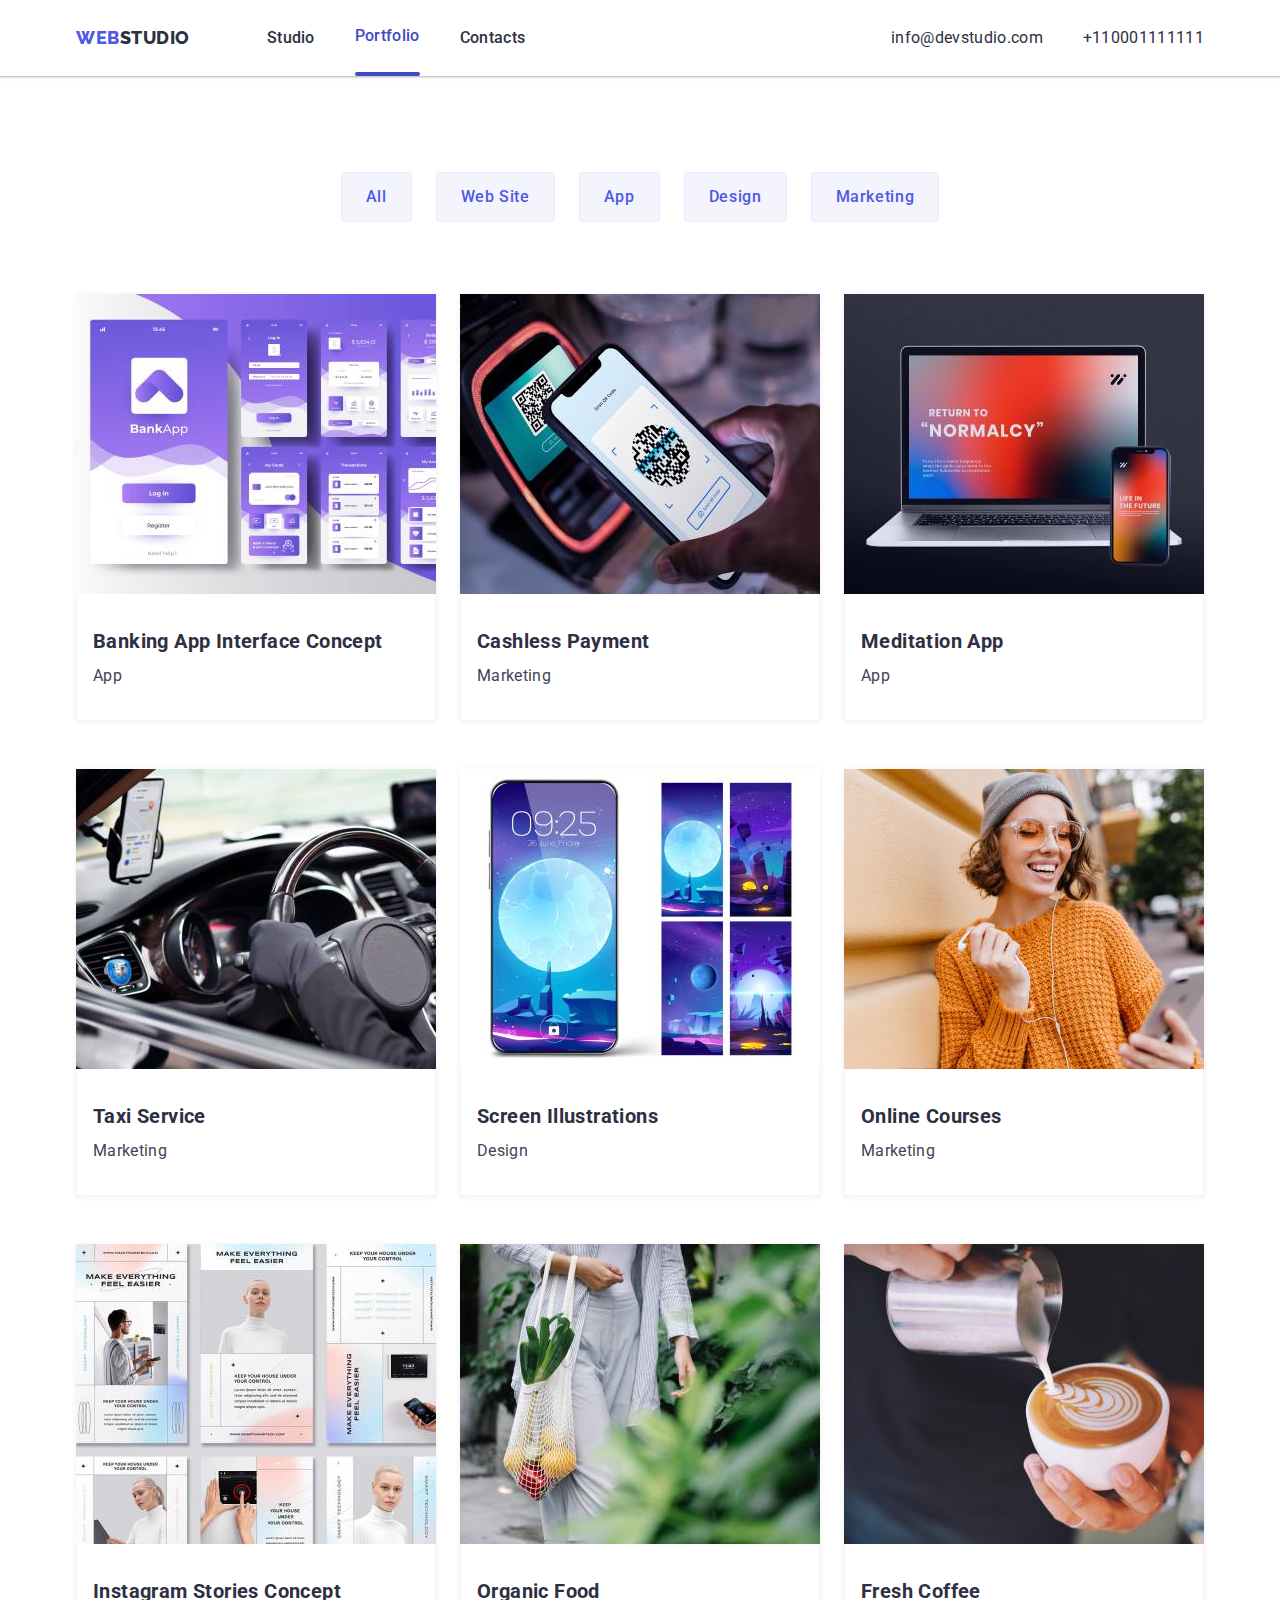
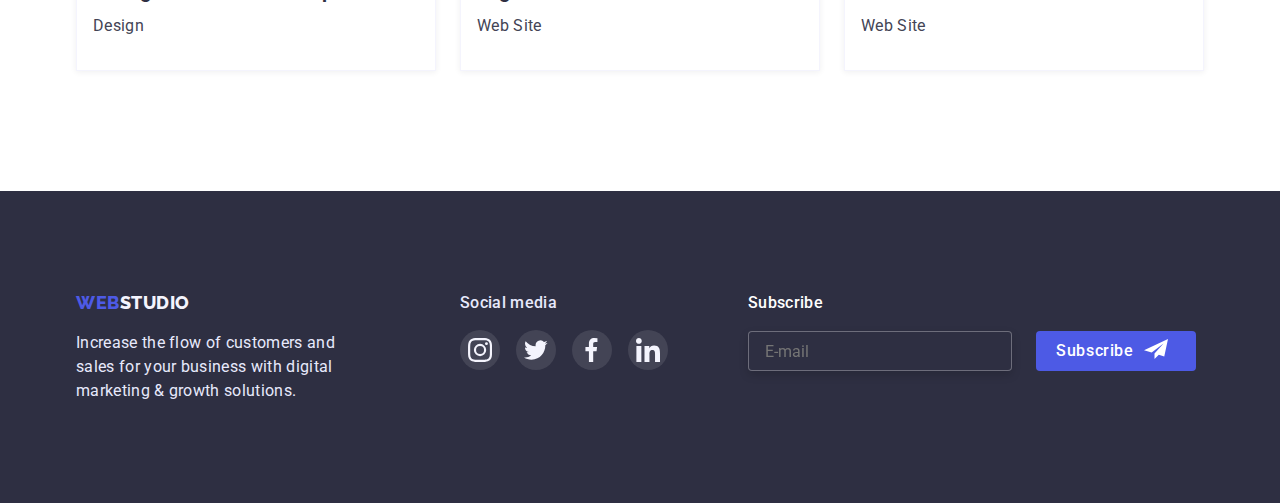
==== portfolio.html @ 84f8d0fe "start-commit" ====
<!DOCTYPE html>
<html lang="en">
<head>
    <meta charset="UTF-8">
    <meta http-equiv="X-UA-Compatible" content="IE=edge">
    <meta name="viewport" content="width=device-width, initial-scale=1.0">
    <title>webstudio</title>
    <link href="https://fonts.googleapis.com/css2?family=Raleway:wght@800&family=Roboto:wght@400;500;700;900&display=swap" rel="stylesheet">
    <link rel="stylesheet" href="https://cdnjs.cloudflare.com/ajax/libs/modern-normalize/1.1.0/modern-normalize.min.css">
    <link rel="stylesheet" href="./css/styles.css"> 
    
</head>
<body>
    <header>
        <div class="container">
            <div class="main-nav">
                <nav class="site-nav">
                    <a href="" class="header-logo"><span>WEB</span>STUDIO</a>
            
                    <ul class="site-nav">
                        <li class="item"><a class="nav-link" href="./index.html">Studio</a></li>
                        <li class="item"><a class="nav-link link-current" href="./portfolio.html">Portfolio</a></li>
                        <li class="item"><a class="nav-link" href="">Contacts</a></li>
                        
                    </ul>
                </nav>
            
                    <ul class="auth-nav" >
            
                        <li class="item"><a class="contacts" href="info@devstudio.com">info@devstudio.com</a></li>
                        <li class="item"><a class="contacts" href="tel:+110001111111">+110001111111</a></li>
                        
                    </ul>
    
            </div>
        </div>
      

    </header>

 <main>
    <section class="portfolio">
        <div class="container">
            <h1 class="visually-hidden">portfolio</h1>
        <ul class="filters-list">
            <li class="filters-item"><button class="btn-portfolio" type="button">All</button></li>
            <li class="filters-item"><button class="btn-portfolio" type="button">Web Site</button></li>
            <li class="filters-item"><button class="btn-portfolio" type="button">App</button></li>
            <li class="filters-item"><button class="btn-portfolio" type="button">Design</button></li>
            <li class="filters-item"><button class="btn-portfolio" type="button">Marketing</button></li>
            
        </ul>
   
        <ul class="project-cards">
            
            <li class="pro-card-item"> 
                <a href="" class="pro-card-link">

                    <div class="pro-thumb">
                        <img src="./images/procard1.jpg" alt="procard1" width="360" height="300">

                        <div class="pro-overlay">
                            <div class="pro-card-action">
                                <p class="pro-action-text">
                                    14 Stylish and User-Friendly App Design Concepts · Task Manager App · 
                                    Calorie Tracker App · Exotic Fruit Ecommerce App · Cloud Storage App
                                </p>
                            </div>
                        </div>
                        

                    </div>
                    
                   
                    <div class="pro-card-content">
                        <h3 class="our-mission-item">Banking App Interface Concept</h3>
                        <p class="pro-card-text">App</p>
                    </div>
                    
                         
                </a>
            </li>

            <li class="pro-card-item">
                <a href="" class="pro-card-link">
                    
                    <div class="pro-thumb">
                        <img src="./images/procard2.jpg" alt="procard2" width="360" height="300">

                        <div class="pro-overlay">
                            <div class="pro-card-action">
                                <p class="pro-action-text">
                                    14 Stylish and User-Friendly App Design Concepts · Task Manager App · 
                                    Calorie Tracker App · Exotic Fruit Ecommerce App · Cloud Storage App
                                </p>
                            </div>
                        </div>
                        

                    </div>
                    
                    <div class="pro-card-content">
                        <h3 class="our-mission-item">Cashless Payment</h3>
                        <p class="pro-card-text">Marketing</p>
                    </div>
                       
                    
                </a>
            </li>

            <li class="pro-card-item">
                <a href="" class="pro-card-link">

                    <div class="pro-thumb">
                        <img src="./images/procard3.jpg" alt="procard3" width="360" height="300">

                        <div class="pro-overlay">
                            <div class="pro-card-action">
                                <p class="pro-action-text">
                                    14 Stylish and User-Friendly App Design Concepts · Task Manager App · 
                                    Calorie Tracker App · Exotic Fruit Ecommerce App · Cloud Storage App
                                </p>
                            </div>
                        </div>
                        

                    </div>
                    
                    <div class="pro-card-content">
                        <h3 class="our-mission-item">Meditation App</h3>
                        <p class="pro-card-text">App</p>
                    </div>
                    
                          
                </a>
            </li>
        
            <li class="pro-card-item">
                <a href="" class="pro-card-link">
                    
                    <div class="pro-thumb">
                        <img src="./images/procard4.jpg" alt="procard4" width="360" height="300">

                        <div class="pro-overlay">
                            <div class="pro-card-action">
                                <p class="pro-action-text">
                                    14 Stylish and User-Friendly App Design Concepts · Task Manager App · 
                                    Calorie Tracker App · Exotic Fruit Ecommerce App · Cloud Storage App
                                </p>
                            </div>
                        </div>
                        

                    </div>

                    <div class="pro-card-content">
                        <h3 class="our-mission-item">Taxi Service</h3>
                        <p class="pro-card-text">Marketing</p>
                    </div>
                      
                    
                </a>
            </li>
    
            <li class="pro-card-item">
                <a href="" class="pro-card-link">

                    <div class="pro-thumb">
                        <img src="./images/procard5.jpg" alt="procard5" width="360" height="300">

                        <div class="pro-overlay">
                            <div class="pro-card-action">
                                <p class="pro-action-text">
                                    14 Stylish and User-Friendly App Design Concepts · Task Manager App · 
                                    Calorie Tracker App · Exotic Fruit Ecommerce App · Cloud Storage App
                                </p>
                            </div>
                        </div>
                        

                    </div>

                    <div class="pro-card-content">
                        <h3 class="our-mission-item">Screen Illustrations</h3>
                        <p class="pro-card-text">Design</p>
                    </div>
                      
                    
                </a>
            </li>
    
            <li class="pro-card-item">
                <a href="" class="pro-card-link">

                    <div class="pro-thumb">
                        <img src="./images/procard6.jpg" alt="procard6" width="360" height="300">

                        <div class="pro-overlay">
                            <div class="pro-card-action">
                                <p class="pro-action-text">
                                    14 Stylish and User-Friendly App Design Concepts · Task Manager App · 
                                    Calorie Tracker App · Exotic Fruit Ecommerce App · Cloud Storage App
                                </p>
                            </div>
                        </div>
                        

                    </div>

                    <div class="pro-card-content">
                        <h3 class="our-mission-item">Online Courses</h3>
                        <p class="pro-card-text">Marketing</p>
                    </div>
                       
                    
                </a>
            </li>
        
            <li class="pro-card-item">
                <a href="" class="pro-card-link">

                    <div class="pro-thumb">
                        <img src="./images/procard7.jpg" alt="procard7" width="360" height="300">

                        <div class="pro-overlay">
                            <div class="pro-card-action">
                                <p class="pro-action-text">
                                    14 Stylish and User-Friendly App Design Concepts · Task Manager App · 
                                    Calorie Tracker App · Exotic Fruit Ecommerce App · Cloud Storage App
                                </p>
                            </div>
                        </div>
                        

                    </div>

                    <div class="pro-card-content">
                        <h3 class="our-mission-item">Instagram Stories Concept</h3>
                        <p class="pro-card-text">Design</p>
                    </div>
                       
                </a>
            </li>
    
            <li class="pro-card-item">
                <a href="" class="pro-card-link">

                    <div class="pro-thumb">
                        <img src="./images/procard8.jpg" alt="procard8" width="360" height="300">

                        <div class="pro-overlay">
                            <div class="pro-card-action">
                                <p class="pro-action-text">
                                    14 Stylish and User-Friendly App Design Concepts · Task Manager App · 
                                    Calorie Tracker App · Exotic Fruit Ecommerce App · Cloud Storage App
                                </p>
                            </div>
                        </div>
                        

                    </div>

                    <div class="pro-card-content">
                        <h3 class="our-mission-item">Organic Food</h3>
                        <p class="pro-card-text">Web Site</p>
                    </div>
                      
                </a>
            </li>
    
            <li class="pro-card-item">
                <a href="" class="pro-card-link">

                    <div class="pro-thumb">
                        <img src="./images/procard9.jpg" alt="procard9" width="360" height="300">

                        <div class="pro-overlay">
                            <div class="pro-card-action">
                                <p class="pro-action-text">
                                    14 Stylish and User-Friendly App Design Concepts · Task Manager App · 
                                    Calorie Tracker App · Exotic Fruit Ecommerce App · Cloud Storage App
                                </p>
                            </div>
                        </div>
                        

                    </div>

                    <div class="pro-card-content">
                        <h3 class="our-mission-item">Fresh Coffee</h3>
                        <p class="pro-card-text">Web Site</p>
                    </div>
                    
                </a>
            </li>
        </ul>
        </div>

    </section>
 </main>

 <footer>
    <div class="container">
        <div class="footer-media">
            <div class="footer-content">
                <a class="footer-logo" href=""><span>WEB</span>STUDIO</a>
                <p class="footer-text">Increase the flow of customers and sales for your business with digital marketing & growth solutions.</p>
            </div>
            <div class="social">
                <b class="footer-social-text">Social media</b>
                
                <ul class="footer-link-set">
    
                    <li class="footer-link-actions">
                        <a href="" class="footer-link-list">
                            <svg class="footer-link-item">
                                <use href="./images/symbol-defs.svg#icon-instagram"></use>
                            </svg>
                        </a>
                    </li>
                    <li class="footer-link-actions">
                        <a href="" class="footer-link-list">
                            <svg class="footer-link-item">
                                <use href="./images/symbol-defs.svg#icon-twitter"></use>
                            </svg>
                        </a>
                    </li>
                    <li class="footer-link-actions">
                        <a href="" class="footer-link-list">
                            <svg class="footer-link-item">
                                <use href="./images/symbol-defs.svg#icon-facebook"></use>
                            </svg>
                        </a>
                    </li>
                    <li class="footer-link-actions">
                        <a href="" class="footer-link-list">
                            <svg class="footer-link-item">
                                <use href="./images/symbol-defs.svg#icon-linkedin"></use>
                            </svg>
                        </a>
                    </li>
                </ul>
            </div>

            <form class="footer-form">
                    
                <b class="footer-form-text">Subscribe</b>
                <div class="footer-form-field">
                    
                    <input class="subscribe-field" type="email" name="mail" id="mail" placeholder="E-mail" />
                    <button type="submit" class="button-subscribe">
                        Subscribe
                        <svg  class="icon-send">
                            <use href="./images/symbol-defs.svg#icon-send" width="24px" height="24px"></use>
                        </svg>
                    </button>
                    
                </div>
                
            </form>
        </div>
       
        
    </div>
    
</footer>
  
    
</body>
</html>
---- css/styles.css ----
:root{
    --primary-text-color: #434455;
    --navy-blue: #2E2F42;
    --primary-brand: #4D5AE5;
    --color-white: #ffffff;
    --accent-cornflower: #E7E9FC;
    --light-cloud: #F4F4FD;
}


.container{
    width: 1158px;
    padding-left: 15px;
    padding-right: 15px;
    margin-left: auto;
    margin-right: auto;

    
}
header{
    box-shadow: 0px 2px 1px rgba(46, 47, 66, 0.08), 0px 1px 1px rgba(46, 47, 66, 0.16), 0px 1px 6px rgba(46, 47, 66, 0.08);
}


body{
    font-family: Roboto,sans-serif;
    letter-spacing: 0.02em;
    background-color: var(--color-white);
    

}
ul,
p,
h1,
h2,

h4,
h5,
h6{
    list-style: none;
    padding: 0;
    margin: 0;
}
h3{

    font-weight: 500;
    font-size: 20px;
    line-height: 1.2;
    letter-spacing: 0.02em;

    color: var(--navy-blue);
    padding: 0;
    margin: 0;
}
span{
    color: var(--primary-brand);
}
p{
    color: var(--primary-text-color);
    
    font-weight: 400;
    font-size: 16px;
    line-height: 1.5;
    letter-spacing: 0.02em;
}
img{
    display: block;
    max-width: 100%;
}






button{
    font-family: inherit;
    cursor: pointer;
   
    
}


                                               /* header */

.site-nav{
    display: flex;
    align-items: center;

}
.main-nav{
    display: flex;
    align-items: center;

    
}
.site-nav .item{
    margin-right: 40px;
    
}
.site-nav .item:last-child{
    margin-right: 0;
}

.nav-link{
        font-weight: 500;
        font-size: 16px;
        line-height: 1.5;
        letter-spacing: 0.02em;
        text-decoration: none;
        color: var(--navy-blue);

        padding-top: 24px;
        padding-bottom: 24px;
        display: block;

        transition-property: color;
        transition-duration: 250ms;
        transition-timing-function: cubic-bezier(0.4, 0, 0.2, 1);
}




.nav-link:hover, .nav-link:focus{
    color: var(--primary-brand);
   
}
.auth-nav{
    display: flex;
    margin-left: auto;
    
}

.auth-nav .item{
    margin-right: 40px;
}
.auth-nav .item:last-child{
    margin-right: 0;
}

.header-logo{
    font-family: Raleway,sans-serif ;
    font-size: 18px;
    line-height: 1.33;
    text-decoration: none;
    color: var(--navy-blue);
    letter-spacing: 0.03em;
    font-weight: 800;

    margin-right: 77px;
   
}
 /*=============================== header-end====================== */
 /* -----------------------header-contacts------------------------- */
 .contacts{
    
    font-weight: 400;
    font-size: 16px;
    line-height: 1.5;
    letter-spacing: 0.02em;

    text-decoration: none;
    color: var(--navy-blue);
    padding-top: 24px;
    padding-bottom: 24px;

    transition-property: color;
    transition-duration: 250ms;
    transition-timing-function: cubic-bezier(0.4, 0, 0.2, 1);
}

.contacts:hover, .contacts:focus{
    color: var(--primary-brand);
}
/* -----------------------header-contacts------------------------- */
   
/* ==================================section-hero-start================== */

.hero{
   
    max-width: 1440px;
    
    margin-right: auto;
    margin-left: auto;
    background-image:linear-gradient(to right, rgba(47, 48, 57, 0.8),
    rgba(47, 48, 57, 0.8) ), url(../images/bg-hero.jpg);
   
    
    
    background-repeat: no-repeat;
    background-position: center;
    background-size: cover;

    text-align: center;

    padding-top: 192px;
    padding-bottom: 192px;
    
}
.hero-tittle{
    font-weight: 700;
    font-size: 56px;
    line-height: 1.07;

    text-align: center;
    letter-spacing: 0.02em;

    color: var(--light-cloud);
    margin-bottom: 48px;
    
}
.button-hero{

    font-weight: 500;
    font-size: 16px;
    line-height: 1.18;
    letter-spacing: 0.04em;
    background-color: var(--primary-brand);
    color: var(--light-cloud);
    box-shadow: 0px 4px 4px rgba(0, 0, 0, 0.15);

    border-radius: 4px;
    padding: 16px 32px;
    display: inline-block;

    min-width: 170px;

    text-align: center;
    border: 0;
    
    transition-property: background-color;
    transition-duration: 250ms;
    transition-timing-function: cubic-bezier(0.4, 0, 0.2, 1);
}
.button-hero:hover, .button-hero:focus{
    color: var(--light-cloud);
    background-color: #404BBF;
}

/* =====================================section-hero-end================================ */

/* ----------------------section-our-mission-start------------------------- */
.feauters-list{
    display: flex;
      
}
.list-item{
    
    margin-right: 24px;
    flex-basis: calc(100% / 4 );
}

.list-item:last-child{
    margin-right: 0;
}

.our-mission{
    padding-top: 120px;
    padding-bottom: 120px;
}

.our-mission-tittle{
   

    font-weight: 700;
    font-size: 20px;
    line-height: 1.5;
    letter-spacing: 0.02em;

    margin-bottom: 8px;
}
.our-mission-item{
    font-weight: 700;
    font-size: 20px;
    line-height: 1.5;
    letter-spacing: 0.02em;

   
}
.list-image{
    
    height: 112px;
    display: flex;
    justify-content: center;
    align-items: center;

    background-color: #F4F4FD;
    border-radius: 4px;
}
.list-image-svg{
    width: 60px;
    height: 64px;
    
}

/* ----------------------section-our-mission-end------------------------- */


/* ----------------------section-what-we-do-start------------------------- */
.what-we-do{
    padding-bottom: 120px;
}

.what-wedo{
    font-weight: 700;
    font-size: 36px;
    line-height: 1.11;
    letter-spacing: 0.02em;

    color: var(--navy-blue);

    margin-bottom: 72px;
    text-align: center;
    padding-bottom: 0;
    padding-top: 0;
}
.what-wedo-list{
    display: flex;
    
}
.what-wedo-item{
    margin-right: 24px;
    
}
.what-wedo-item:last-child{
    margin-right: 0;
}
/* ----------------------section-what-we-do-end------------------------- */

/* ----------------------section-our-team-start------------------------- */

.our-team{
    background-color: var(--light-cloud);

    padding-top: 120px;
    padding-bottom: 120px;
}
.our-team-tittle{
    font-weight: 700;
    font-size: 36px;
    line-height: 1.11;
    letter-spacing: 0.02em;

    margin-bottom: 72px;
   
    text-align: center;

    
}
.our-team-list{
    display: flex;
}
.our-team-item{
    background-color: var(--color-white);

    margin-right: 24px;
    
    border-radius: 0px 0px 4px 4px;

    flex-direction: column;

    box-shadow: 0px 1px 6px rgba(46, 47, 66, 0.08), 0px 1px 1px rgba(46, 47, 66, 0.16), 0px 2px 1px rgba(46, 47, 66, 0.08);
    border-radius: 0px 0px 4px 4px;
    
}
.team-content{
    padding-top: 32px;
    padding-bottom: 32px;
    padding-right: 16px;
    padding-left: 16px;
    text-align: center;
}
.card-name{
    margin-bottom: 8px;
}
.card-text{
    
    padding-bottom: 0;
    margin-bottom: 12px;
}
.team-link-set{
    display: flex;
    justify-content: center;

    
    margin: 0
}
.team-link-actions{
    margin-right: 24px;
}
.team-link-actions:last-child{
    margin-right: 0;
}
.team-link-list{
    width: 40px;
    height: 40px;

    display: block;
    background-color: var(--primary-brand);
    border-radius: 50%;
    
    padding-top: 12px;
    padding-bottom: 12px;
    padding-left: 12px;
    padding-right: 12px;

    transition-property: background-color;
    transition-duration: 250ms;
    transition-timing-function: cubic-bezier(0.4, 0, 0.2, 1);
    
}
.team-link-list:hover{
    background-color: #404BBF;
}
.team-link-list:focus{
    background-color: #404BBF;
}
.team-link-item{
    width: 16px;
    height: 16px;
    
}
/* ----------------------section-our-team-end------------------------- */

/* ----------------------section-customers-start------------------------- */

.customers{
    padding-top: 120px;
    padding-bottom: 120px;
}
.actions-customers{
    display: flex; 
}
.customers-item{
    margin-right: 24px;
}
.customers-item:last-child{
    margin-right: 0;
}
.customers-link{
    display: flex;
    justify-content: center;
    align-items: center;
    width: 168px;
    height: 88px;
    padding: 0;
    
    border: 1px solid #8E8F99;
    border-radius: 4px;

    background-color: #fff;
    fill: #8E8F99;

    transition-property: fill, border-color #404BBF;
    transition-duration: 250ms;
    transition-timing-function: cubic-bezier(0.4, 0, 0.2, 1);
    
}
.customers-link:hover{
    border-color: #404BBF;
    fill: #404BBF;

}
.customers-link:focus{
    border: 1px solid #404BBF;
    fill: #404BBF;

}
.customers-icon{
    width: 104px;
    height: 56px; 
}

.custom{
    font-weight: 700;
    font-size: 36px;
    line-height: 1.11;
    letter-spacing: 0.02em;
    margin-bottom: 72px;
    text-align: center; 
}
/* ----------------------section-customers-end------------------------- */
.portfolio{
    padding-top: 96px;
    padding-bottom: 120px;
}

/* ----------------------section-filters-start------------------------- */
.filters-list{
    display: flex;
    justify-content: center;
    align-items: center;

    /* padding: 8px 16px; */
    margin-bottom: 72px;

   
}
.filters-item{
    margin-right: 24px;
   
   
}
.filters-item:last-child{
    margin-right: 0;
}
/* ----------------------section-filters-end------------------------- */

/* -----------------------btn-portfolio-start------------------------- */

.btn-portfolio{
    
    
    font-weight: 500;
    font-size: 16px;
    line-height: 1.5;
    letter-spacing: 0.04em;
    background-color: var(--light-cloud);
    color: var(--primary-brand);

    display: flex;
    flex-direction: row;
    justify-content: center;
    align-items: center;
    padding: 12px 24px;
    border: 1px solid #E7E9FC;
    border-radius: 4px;

    transition: background-color 250ms cubic-bezier(0.4, 0, 0.2, 1),
    box-shadow 250ms cubic-bezier(0.4, 0, 0.2, 1), color 250ms cubic-bezier(0.4, 0, 0.2, 1), border-color 250ms cubic-bezier(0.4, 0, 0.2, 1);

}
.btn-portfolio:hover, .btn-portfolio:focus{
    color: var(--light-cloud);
    background-color: var(--primary-brand);
    box-shadow: 0px 3px 1px rgba(0, 0, 0, 0.1), 0px 2px 1px rgba(0, 0, 0, 0.08), 0px 2px 2px rgba(0, 0, 0, 0.12);
    border-color: transparent;
}
/* -----------------------btn-portfolio-end------------------------- */

/* -----------------------project-cards-start------------------------- */
.project-cards{
   
    display: flex;
    flex-wrap: wrap;
    gap: 48px 24px;
}

.project-cards a{
    text-decoration: none;
    color: var(--navy-blue);
}
.pro-card-item{
    
    flex-basis: calc((100% - 48px ) / 3);
}
.pro-card-content{
    padding-top: 32px;
    padding-bottom: 32px;
    padding-left: 16px;

    border-bottom: 0.5px solid #F4F4FD;
    border-right: 0.5px solid #F4F4FD;
    border-left: 0.5px solid #F4F4FD;
    
}
.pro-card-link{
    display: block;
    box-shadow: 0px 1px 6px rgba(46, 47, 66, 0.08);

    transition-property: box-shadow;
    transition-duration: 250ms;
    transition-timing-function: cubic-bezier(0.4, 0, 0.2, 1);

}
.pro-card-link:hover{
    box-shadow: 0px 1px 6px rgba(46, 47, 66, 0.08), 0px 1px 1px rgba(46, 47, 66, 0.16), 0px 2px 1px rgba(46, 47, 66, 0.08);

}
.pro-card-link:focus{
    box-shadow: 0px 1px 6px rgba(46, 47, 66, 0.08), 0px 1px 1px rgba(46, 47, 66, 0.16), 0px 2px 1px rgba(46, 47, 66, 0.08);
}

.pro-thumb{
    position: relative;
    overflow: hidden; 
}
.pro-thumb:hover .pro-action-text{
    opacity: 1;
}
.pro-thumb:hover::before{
    opacity: 1;
}
.pro-overlay{
    position: absolute;
    top: 0;
    left: 0;

    width: 100%;
    height: 100%;
    background-color: #4D5AE5;

    transform: translateY(100%);
    transition: transform 250ms cubic-bezier(0.4, 0, 0.2, 1);
    
}
.pro-card-item:hover .pro-overlay{
    transform: translateY(0%);
    box-shadow: 0px 1px 6px rgba(46, 47, 66, 0.08), 0px 1px 1px rgba(46, 47, 66, 0.16), 0px 2px 1px rgba(46, 47, 66, 0.08);
}
.pro-card-link:focus .pro-overlay{
    transform: translateY(0%);
    box-shadow: 0px 1px 6px rgba(46, 47, 66, 0.08), 0px 1px 1px rgba(46, 47, 66, 0.16), 0px 2px 1px rgba(46, 47, 66, 0.08);
}
.pro-action-text{
    position: absolute;
    bottom: 164px;
    left: 32px;
    
    font-weight: 400;
    font-size: 16px;
    line-height: 1.5;
    letter-spacing: 0.02em;

    width: 296px;
    height: 96px;
    color: var(--light-cloud);
}

.pro-card-text{
    margin-top: 8px;
}
/* -----------------------project-cards-end------------------------- */


/* -----------------------link-current------------------------- */
.link-current{
    color: #404BBF;
}
.link-current::after{
        position: relative;
        content: "";
        display: block;
        bottom: -24px;
        left: 0;
        height: 4px;
        border-radius: 2px;
        background-color: #404BBF;
}
  /* -----------------------link-current------------------------- */  

.visually-hidden{
    
    
    position: absolute;
    white-space: nowrap;
    width: 1px;
    height: 1px;
    overflow: hidden;
    border: 0;
    padding: 0;
    clip: rect(0 0 0 0);
    clip-path: inset(50%);
    margin: -1px;
}
/* -----------------------footer------------------------- */ 

footer{
    background-color: var(--navy-blue);

    padding-top: 100px;
    display: flex;
    
    padding-bottom: 100px;

}
.footer-media{
    display: flex;
}
/* -----------------------footer------------------------- */ 

/* -----------------------footer-content-start------------------------ */ 
.footer-logo{
    font-family: Raleway,sans-serif ;
    font-size: 18px;
    line-height: 1.33;
    text-decoration: none;
    color: var(--light-cloud);
    letter-spacing: 0.03em;
    font-weight: 800;

    display: block;
    margin-bottom: 16px;
}

.footer-text{
    color: var(--accent-cornflower);
    display: block;
    width: 264px;
}
/* -----------------------footer-content-end------------------------- */ 

/* -----------------------footer-social-start------------------------ */

.social{
    margin-left: 120px;
}
.footer-social-text{
    color: var(--accent-cornflower);
    font-weight: 500;
    font-size: 16px;
    line-height: 1.5;
}

.footer-link-set{
   
    display: flex;
    flex-direction: row;
    align-items: flex-start;
    padding: 0px;
    gap: 16px;
    margin-top: 15px;
    
}

.footer-link-list{
    width: 40px;
    height: 40px;

    display: block;
    background-color: rgba(255, 255, 255, 0.1);
    border-radius: 50%;
    
    padding-top: 8px;
    padding-bottom: 8px;
    padding-left: 8px;
    padding-right: 8px;

    transition-property: background-color;
    transition-duration: 250ms;
    transition-timing-function: cubic-bezier(0.4, 0, 0.2, 1);
}
.footer-link-list:hover{
    background-color: #31D0AA;
}
.footer-link-list:focus{
    background-color: #31D0AA;
}
.footer-link-item{
    width: 24px;
    height: 24px;
}
/* -----------------------footer-social-end------------------------ */

/* -----------------------footer-form-start------------------------ */
.footer-form{
    margin-left: 80px;
    position: relative;
    
}
.footer-form-field{
    
    margin-top: 16px;
    display: flex;

}
.footer-form-text{
    font-weight: 500;
    font-size: 16px;
    line-height: 1.5;
    letter-spacing: 0.02em;
    color: #FFFFFF;
}
.subscribe-field{
    width: 264px;
    background-color: #2E2F42;
    border: 1px solid rgba(255, 255, 255, 0.3);
    filter: drop-shadow(0px 4px 4px rgba(0, 0, 0, 0.15));
    border-radius: 4px;
    color: white;
    padding-left: 16px;
}
.button-subscribe{
    display: flex;
    align-items: center;
    padding-left: 20px;
    width: 160px;
    margin-left: 24px;
    font-weight: 500;
    font-size: 16px;
    line-height: 1.5;
    letter-spacing: 0.04em;
    color: #FFFFFF;

    background-color: #4D5AE5;
    border-radius: 4px;
    border: none;

    transition-property: background-color;
    transition-duration: 250ms;
    transition-timing-function: cubic-bezier(0.4, 0, 0.2, 1);

}
.button-subscribe:hover, .button-subscribe:focus{
    color: var(--light-cloud);
    background-color: #404BBF;
}
.icon-send{
    margin-left: 10px;
    width: 24px;
    height: 24px;
}
/* -----------------------footer-form-end------------------------ */



/* -----------------------backdrop------------------------ */
.backdrop{
    position: fixed;
    top: 0;
    left: 0;
    width: 100%;
    height: 100%;
    background-color: rgba(46, 47, 66, 0.4);
    opacity: 1;
    transition: opacity 250ms cubic-bezier(0.4, 0, 0.2, 1);
}
.backdrop.is-hidden{
    opacity: 0;
    pointer-events: none;
    visibility: hidden;
}

.backdrop.is-hidden .modal{
    transform: translate(-50%, -50%) scale(1.1);
}
.modal{
    position: absolute;
    top: 50%;
    left: 50%;
    transform: translate(-50%, -50%) scale(1);

    width: 408px;
    height: 584px;

    background-color: #FCFCFC;

    transition: transform 250ms cubic-bezier(0.4, 0, 0.2, 1), visibility 250ms cubic-bezier(0.4, 0, 0.2, 1);

    padding-left: 24px;
    padding-right: 24px;
    padding-top: 72px;
    padding-bottom: 24px;
}

.button-modal{
    width: 24px;
    height: 24px;
    
    bottom: 528px;
    left:360px;
   
    background-color: #E7E9FC;
    border: 1px solid rgba(0, 0, 0, 0.1);
    border-radius: 50%;

    position: absolute;

}
.button-modal:hover{
    background-color: rgba(77, 90, 229, 1);
    fill: rgba(255, 255, 255, 1);
}
.button-modal:focus{
    background-color: rgba(77, 90, 229, 1);
    fill: rgba(255, 255, 255, 1);
}
.button-modal:active{
    background-color: rgba(77, 90, 229, 1); 
}

.icon-button-modal:active{
    
    fill: rgba(255, 255, 255, 1);
}
textarea{
    resize: none;
}
.form-field{
    display: flex;
    flex-direction: column;
    position: relative;
    margin-bottom: 8px;
    
}
input{
    height: 40px; 
}

.form-field input{
    margin: 0;
    padding: 11px 11px;
    border: 1px solid rgba(33, 33, 33, 0.2);
    border-radius: 4px;
    padding-left: 38px;
    outline: none;
}
.form-field:focus-within .icon-modal{
    fill: #4D5AE5;
}
.form-field:focus-within input{
    border-color: rgba(77, 90, 229, 1);
}
.form-field label{
    margin-bottom: 4px;
}
.modal-first-text{
    display: block;
    margin-left: auto;
    margin-right: auto;

    font-family: 'Roboto';
    font-style: normal;
    font-weight: 500;
    font-size: 16px;
    line-height: 1.5;

    text-align: center;
    letter-spacing: 0.02em;
    color: #2E2F42;
    margin-bottom: 14px;
}
label{
    font-family: 'Roboto';
    font-style: normal;
    font-weight: 400;
    font-size: 12px;
    line-height: 1.33;

    letter-spacing: 0.04em;
    color: #8E8F99;
        
}

textarea{
    width: 360px;
    height: 120px;

    border: 1px solid rgba(33, 33, 33, 0.2);
    border-radius: 4px;

    font-weight: 400;
    font-size: 12px;
    line-height: 1.33;
    letter-spacing: 0.04em;
    color: rgba(117, 117, 117, 0.5);
    padding-left: 16px;
    padding-top: 8px;
    outline: none;
    
    color:  #2E2F42;
}
textarea:focus{
    border-color: rgba(77, 90, 229, 1);
}

.button-submit{
    width: 169px;
    height: 56px;
    background-color:  #4D5AE5;
    color: #F4F4FD;

    display: block;
    text-align: center;
    margin-left: auto;
    margin-right: auto;
    padding-bottom: 24px;
   
    font-weight: 500;
    font-size: 16px;
    line-height: 1.5;
    letter-spacing: 0.04em;
    padding: 16px 32px;
    
    border-radius: 4px;
    box-shadow: 0px 4px 4px rgba(0, 0, 0, 0.15);
    border: 0;

    transition-property: background-color;
    transition-duration: 250ms;
    transition-timing-function: cubic-bezier(0.4, 0, 0.2, 1);
}

.button-submit:hover, .button-submit:focus{
    color: var(--light-cloud);
    background-color: #404BBF;
}

.icon-modal{
    position: absolute;
    
    top: 64%;
    left: 16px;

    transform: translateY(-50%);
    padding: 0;
    margin: 0;
    width: 18px;
    height: 18px;
    
}
.modal-form-checkbox-wrap{
    display: flex;
    align-items: center;
    gap: 6px;

    margin-bottom: 24px;
    margin-top: 16px;
    
}
.modal-form-checkbox-label{
    display: flex;
    align-items: center;
    gap: 8px;
}
.modal-form-checkbox:checked + .modal-form-checkbox-label .checkbox-icon{
    opacity: 1;
}
.checkbox-icon-wrap{
    position: relative;
    width: 16px;
    height: 16px;

    display: inline-block;
    border: 1.25px solid #2E2F42;
    border-radius: 2px;

}
.checkbox-icon{
    position: absolute;
    top: 50%;
    left: 50%;
    transform: translate(-50%, -50%);
    cursor: pointer;
    opacity: 0;
    
}
.privacy-text{
    font-size: 12px;
    line-height: 1.33;
    letter-spacing: 0.04em;
    color: #757575;
}
.privacy-link{
    color: #4D5AE5;
    margin-left: 4px;
}
/* -----------------------backdrop------------------------ */
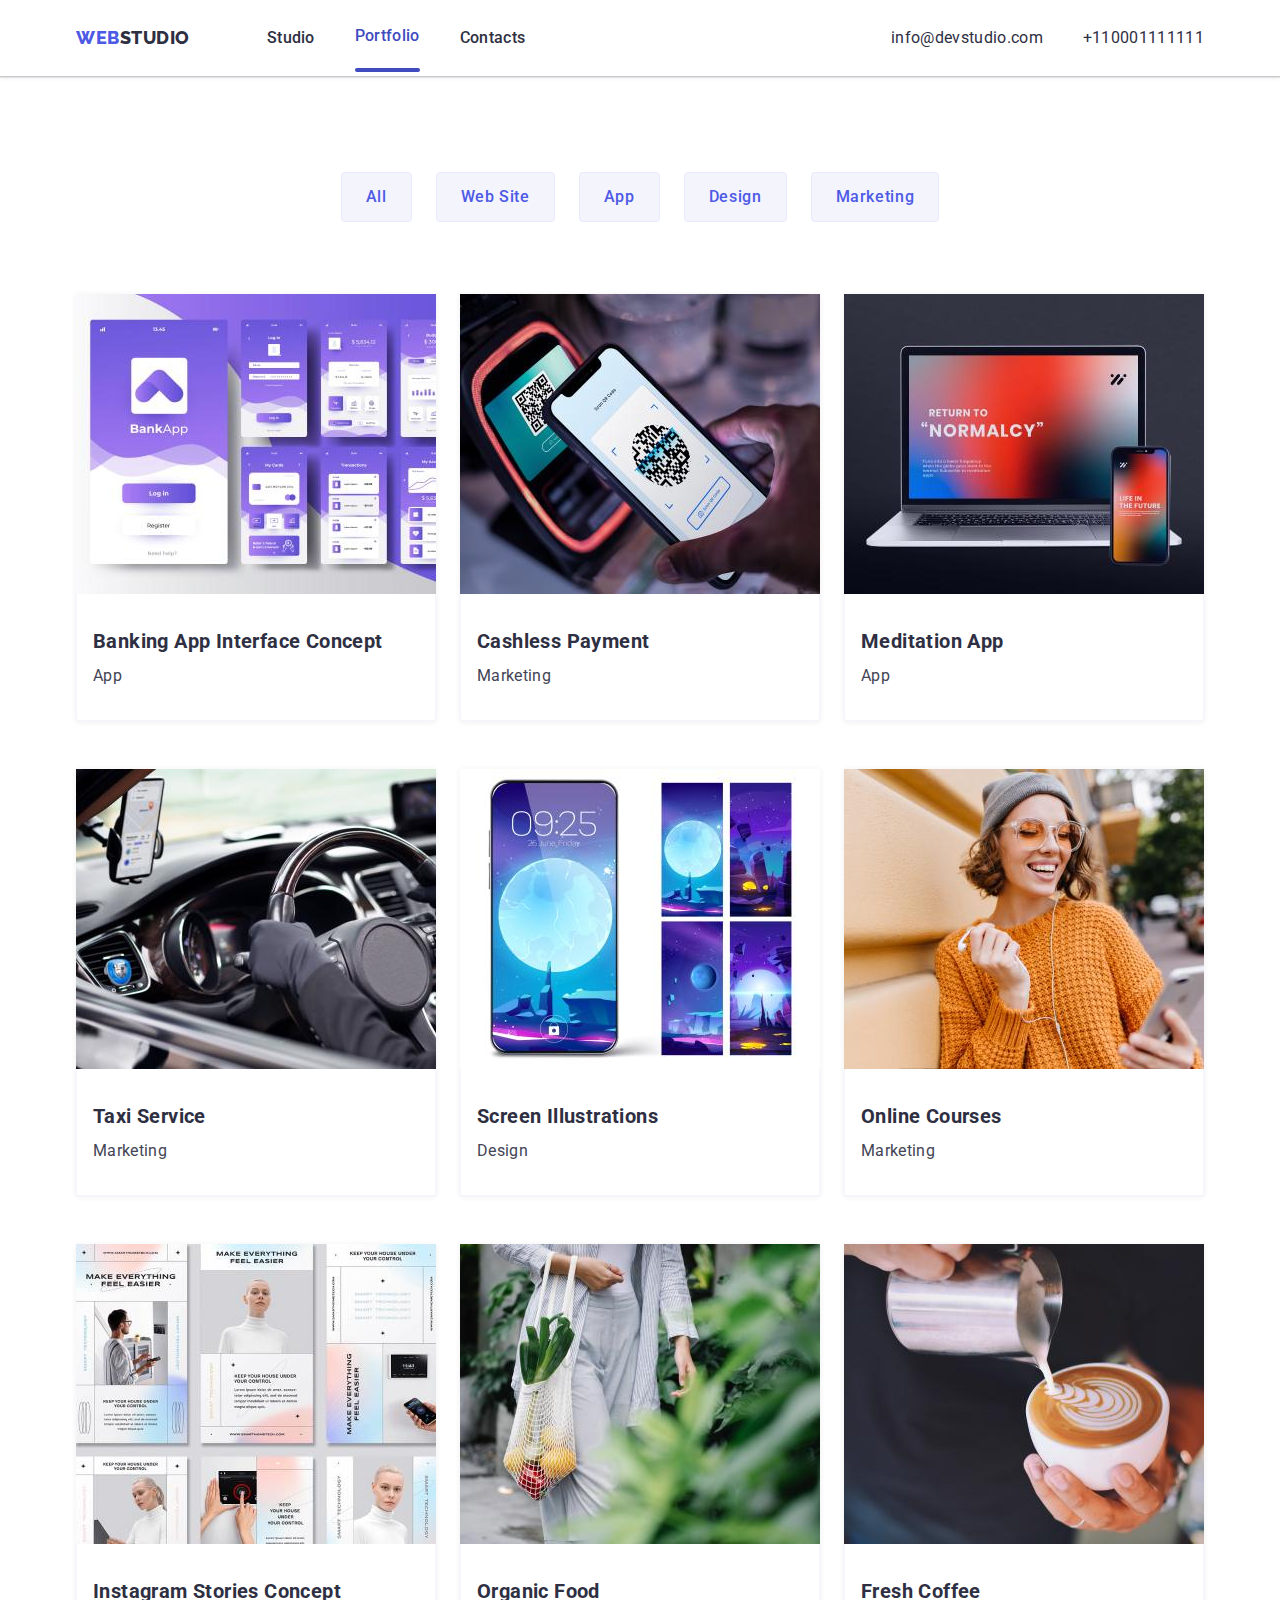
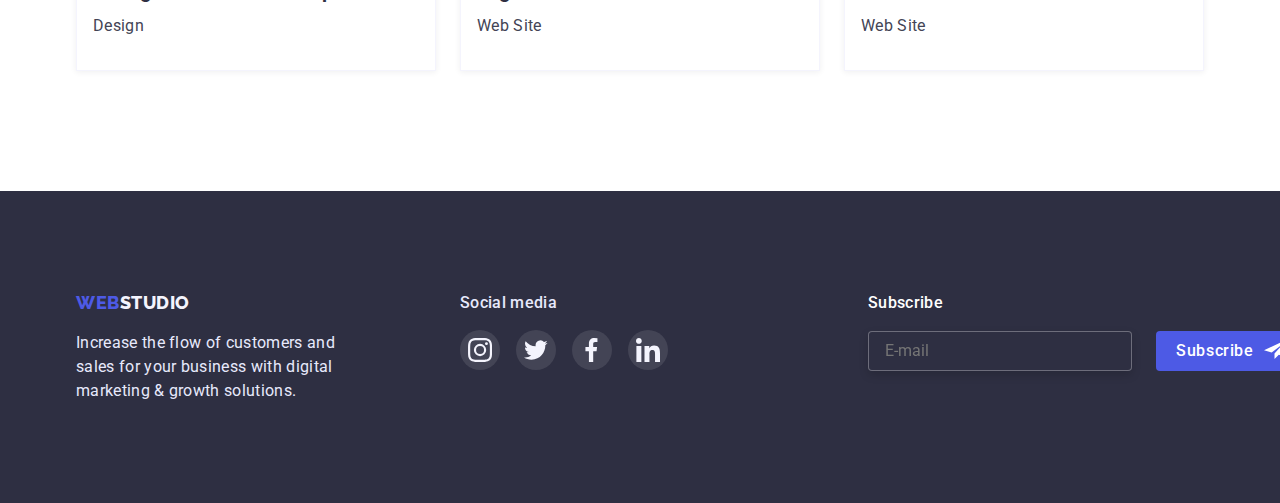
==== commit c9a1823d: "first-commit-done" ====
--- a/portfolio.html
+++ b/portfolio.html
@@ -2,6 +2,7 @@
 <html lang="en">
 <head>
     <meta charset="UTF-8">
+    <meta name="viewport" content="width=device-width, initial-scale=1.0" />
     <meta http-equiv="X-UA-Compatible" content="IE=edge">
     <meta name="viewport" content="width=device-width, initial-scale=1.0">
     <title>webstudio</title>
--- a/css/styles.css
+++ b/css/styles.css
@@ -6,6 +6,11 @@
     --accent-cornflower: #E7E9FC;
     --light-cloud: #F4F4FD;
 }
+img{
+    display: block;
+    width: 100%;
+    height: auto;
+}
 
 
 .container{
@@ -15,7 +20,7 @@
     margin-left: auto;
     margin-right: auto;
 
-    
+   
 }
 header{
     box-shadow: 0px 2px 1px rgba(46, 47, 66, 0.08), 0px 1px 1px rgba(46, 47, 66, 0.16), 0px 1px 6px rgba(46, 47, 66, 0.08);
@@ -642,7 +647,7 @@
         position: relative;
         content: "";
         display: block;
-        bottom: -24px;
+        bottom: -20px;
         left: 0;
         height: 4px;
         border-radius: 2px;
@@ -755,7 +760,7 @@
 
 /* -----------------------footer-form-start------------------------ */
 .footer-form{
-    margin-left: 80px;
+    margin-left: 200px;
     position: relative;
     
 }
@@ -1056,4 +1061,16 @@
     color: #4D5AE5;
     margin-left: 4px;
 }
-/* -----------------------backdrop------------------------ */+/* -----------------------backdrop------------------------ */
+.mobile-menu-open{
+    border: none;
+    background-color: transparent;
+    padding: 0;
+    height: 22px;
+}
+.footer-tablet{
+    width: 472px;
+    /* height: 80px; */
+    gap: 24px;
+    display: flex;
+}